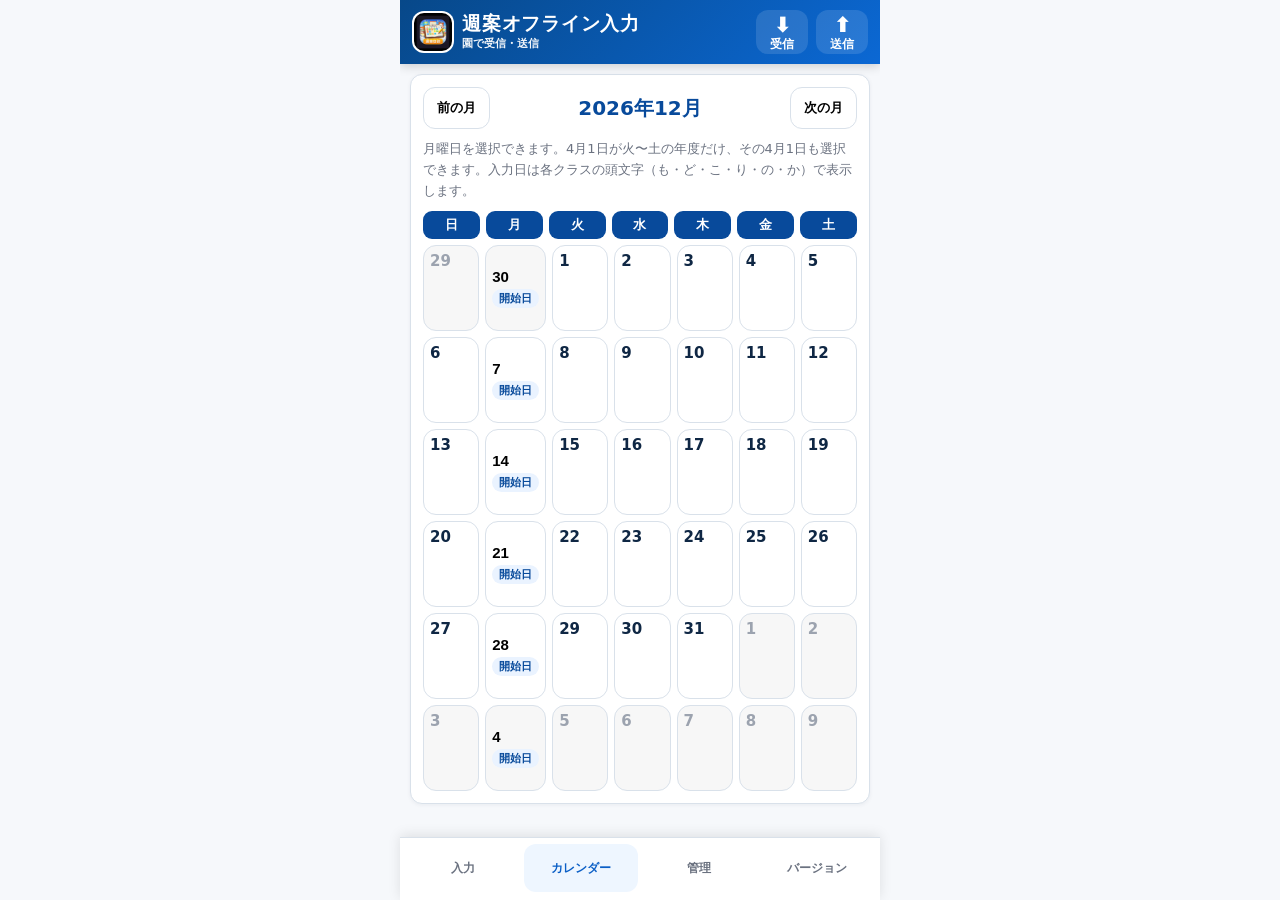
==== index.html @ c4ffecb6 "送受信の不具合解消" ====
<!doctype html>
<html lang="ja">
<head>
  <meta charset="utf-8" />
  <meta name="viewport" content="width=device-width, initial-scale=1" />
  <title>週案日誌 持ち帰り入力</title>
  <link rel="manifest" href="manifest.json">
  <meta name="theme-color" content="#4CAF50">
  <link rel="icon" href="icon-192.png">
  <link rel="apple-touch-icon" href="icon-192.png">
  <link rel="stylesheet" href="weekly-planOL.css?v=8">
</head>

<body>
  <div class="app">
    <div class="header">
      <div class="brand">
        <div class="brandLeft">
          <img src="icon-192.png" alt="" class="appIcon">
          <div>
            <div class="title">週案オフライン入力</div>
            <div class="sub">園で受信・送信</div>
          </div>
        </div>
        <div class="headerActions">
          <button type="button" id="btnTopReceive" class="headerAction">⬇<span>受信</span></button>
          <button type="button" id="btnTopSend" class="headerAction">⬆<span>送信</span></button>
        </div>
      </div>
    </div>

    <div class="tabBar">
      <div class="tabBarLeft">
        <button type="button" class="tabBtn active" id="tabMainBtn" data-tab="main">入力</button>
        <button type="button" class="tabBtn" id="tabCalendarBtn" data-tab="calendar">カレンダー</button>
        <button type="button" class="tabBtn" id="tabManageBtn" data-tab="manage">管理</button>
        <button type="button" class="tabBtn" id="tabVersionBtn" data-tab="version">バージョン</button>
      </div>
    </div>

    <section class="tabPanel active" id="tabMain">
      <div class="card">
        <div class="autoLine">
          <label>クラス</label>
          <div class="inputs">
            <select id="classSelect">
              <option value="">クラス（選択）</option>
              <option value="もみじ">もみじ</option>
              <option value="どんぐり">どんぐり</option>
              <option value="こぐま">こぐま</option>
              <option value="りす">りす</option>
              <option value="のうさぎ">のうさぎ</option>
              <option value="かもしか">かもしか</option>
            </select>
          </div>
        </div>

        <div class="autoLine">
          <label>週</label>
          <div class="autoValue" id="weekLabel">—</div>
        </div>

        <div class="autoLine" style="margin-bottom:0;">
          <label>クラス</label>
          <div class="autoValue" id="classLabel">—</div>
        </div>
      </div>

      <div class="card">
        <div class="sectionTitle">週のねらい</div>
        <textarea id="weeklyAim" placeholder="週のねらいを入力"></textarea>

        <div class="sectionTitle" style="margin-top:10px;">行事（空欄OK）</div>
        <input id="events" type="text" placeholder="行事がなければ空欄" />
      </div>

      <div class="journalInfo">
        6日分の入力ができます。各日のカードをタップして開閉してください。
      </div>

      <div class="dayCards" id="journalBody"></div>

      <div class="card">
        <div class="sectionTitle">1週間の評価</div>
        <textarea id="weeklyEvaluation" class="shortArea" placeholder="1週間の評価"></textarea>
      </div>

      <div class="card">
        <div class="sectionTitle">個別（事例と今後の展望）</div>

        <div class="caseBox">
          <div class="caseHead">
            <label>事例1 日付</label>
            <input id="case1Date" type="date" />
          </div>
          <textarea id="case1Text" class="shortArea" placeholder="事例1（今後の展望など）"></textarea>
        </div>

        <div class="caseBox">
          <div class="caseHead">
            <label>事例2 日付</label>
            <input id="case2Date" type="date" />
          </div>
          <textarea id="case2Text" class="shortArea" placeholder="事例2（今後の展望など）"></textarea>
        </div>
      </div>

      <div class="card">
        <div class="statusbar">
          <div>保存：自動</div>
          <div>週キー：<span class="mono" id="weekKeyView">未設定</span></div>
          <div>最終保存：<span class="mono" id="lastSavedView">—</span></div>
          <div>同期：<span class="mono" id="syncStatusView">—</span></div>
        </div>
      </div>
    </section>

    <section class="tabPanel" id="tabCalendar">
      <div class="card">
        <div class="calendarHead">
          <button type="button" id="btnPrevMonth">前の月</button>
          <div class="calendarTitle" id="calendarTitle">—</div>
          <button type="button" id="btnNextMonth">次の月</button>
        </div>
        <div class="calendarHelp">月曜日を選択できます。4月1日が火〜土の年度だけ、その4月1日も選択できます。入力日は各クラスの頭文字（も・ど・こ・り・の・か）で表示します。</div>

        <div class="calendarWeekHeader">
          <div>日</div>
          <div>月</div>
          <div>火</div>
          <div>水</div>
          <div>木</div>
          <div>金</div>
          <div>土</div>
        </div>

        <div class="calendarGrid" id="calendarGrid"></div>
      </div>
    </section>

    <section class="tabPanel" id="tabManage">
      <div class="card">
        <div class="sectionTitle">サーバー接続</div>
        <div class="serverSetting">
          <label for="serverApiUrl">園内PC URL</label>
          <input id="serverApiUrl" type="text" placeholder="http://192.168.0.100:3000" />
          <button type="button" id="btnSaveServerUrl">保存</button>
        </div>
      </div>


      <div class="card">
        <div class="sectionTitle">入力するクラス</div>
        <div class="classFilterBox" id="classFilterBox"></div>
        <div class="smallNote">チェックしたクラスだけ、カレンダー選択時とカレンダー表示に出ます。送受信するデータは全クラス分のままです。</div>
      </div>

      <div class="card">
        <div class="sectionTitle">園内サーバーとの送受信</div>
        <div class="manageButtons">
          <button type="button" id="btnReceiveFromServer">受信</button>
          <button type="button" id="btnSendToServer">送信</button>
        </div>
        <div class="smallNote">受信：園内サーバーの最新データを端末に取り込みます。送信：端末内のこの週データでサーバーを上書きします。</div>
      </div>

      <div class="card">
        <div class="sectionTitle">管理</div>
        <div class="manageButtons">
          <button type="button" id="btnBackup">バックアップ</button>
          <button type="button" id="btnRestore">データ復元</button>
          <button type="button" class="danger" id="btnDeleteAll">データ削除</button>
        </div>
        <input type="file" id="restoreFileInput" accept=".csv,.zip,text/csv,application/zip" hidden>
      </div>

      <div class="card">
        <div class="sectionTitle">この週の操作</div>
        <div class="manageButtons">
          <button type="button" class="danger" id="btnClear">この週を消去</button>
        </div>
      </div>
    </section>

    <section class="tabPanel" id="tabVersion">
      <div class="card">
        <div class="sectionTitle">バージョン</div>

        <div class="versionRows">
          <div class="versionRow">
            <div class="versionLabel">現在のバージョン</div>
            <div class="versionValue mono" id="currentVersionView">—</div>
          </div>

          <div class="versionRow">
            <div class="versionLabel">最新のバージョン</div>
            <div class="versionValue mono" id="latestVersionView">確認中…</div>
          </div>
        </div>

        <div class="manageButtons">
          <button type="button" id="btnApplyUpdate" disabled>更新する</button>
        </div>
      </div>
    </section>
  </div>

  <script src="jszip.min.js"></script>
  <script src="weekly-planOL.js?v=8"></script>
</body>
</html>
---- weekly-planOL.css ----
:root{
  --w: 800px;
  --gap: 10px;
  --bd: #d9e2d5;
  --bg: #eef5ef;
  --card: #ffffff;
  --fg: #1f2a24;
  --muted:#66756b;
  --soft:#f4faf4;
  --main:#4CAF50;
  --main-dark:#2f7d34;
  --main-soft:#e8f5e9;
  --danger:#b91c1c;
  --ta-h: 92px;
  --short-h: 150px;
}

*{box-sizing:border-box;}

body{
  margin:0;
  font-family: system-ui, -apple-system, "Segoe UI", Roboto, "Noto Sans JP", "Hiragino Kaku Gothic ProN", "Yu Gothic", sans-serif;
  color:var(--fg);
  background:linear-gradient(180deg, #e5f3e6 0%, var(--bg) 220px);
}

.app{
  width:min(100vw, var(--w));
  margin:0 auto;
  padding:12px;
  overflow-x:hidden;
}

.header{
  background:var(--main);
  color:#fff;
  border-radius:18px;
  padding:14px;
  margin-bottom:10px;
  box-shadow:0 4px 12px rgba(0,0,0,.10);
}

.brand{
  display:flex;
  align-items:center;
  gap:12px;
}

.appIcon{
  width:52px;
  height:52px;
  border-radius:14px;
  background:#fff;
  padding:4px;
  flex:0 0 auto;
}

.title{
  font-size:22px;
  font-weight:900;
  line-height:1.15;
  letter-spacing:.04em;
}

.sub{
  font-size:13px;
  font-weight:800;
  opacity:.95;
  margin-top:4px;
}

button{
  border:1px solid var(--bd);
  background:#fff;
  padding:10px 13px;
  border-radius:12px;
  font-weight:900;
  cursor:pointer;
  white-space:nowrap;
  min-height:42px;
}

button.primary{
  background:var(--main-dark);
  color:#fff;
  border-color:var(--main-dark);
}

button.danger{
  color:var(--danger);
  border-color:#f1caca;
  background:#fffafa;
}

button:disabled{
  opacity:.5;
  cursor:default;
}

.tabBar{
  background:#fff;
  border:1px solid var(--bd);
  border-radius:16px;
  padding:8px;
  margin-bottom:10px;
  box-shadow:0 2px 8px rgba(0,0,0,.04);
}

.tabBarLeft{
  display:grid;
  grid-template-columns:repeat(4, 1fr);
  gap:8px;
}

.tabBtn{
  min-width:0;
  background:var(--soft);
}

.tabBtn.active{
  background:var(--main-dark);
  color:#fff;
  border-color:var(--main-dark);
}

.tabPanel{display:none;}
.tabPanel.active{display:block;}

.card{
  background:var(--card);
  border:1px solid var(--bd);
  border-radius:18px;
  padding:14px;
  margin-bottom:12px;
  box-shadow:0 2px 8px rgba(0,0,0,.04);
}

.sectionTitle{
  font-weight:900;
  margin:0 0 9px 0;
  font-size:15px;
  color:var(--main-dark);
  border-left:5px solid var(--main);
  padding-left:8px;
}

label{
  font-size:14px;
  font-weight:900;
}

input, select, textarea{
  width:100%;
  border:1px solid var(--bd);
  border-radius:12px;
  padding:11px;
  font-size:15px;
  background:#fff;
}

textarea{
  resize:vertical;
  line-height:1.55;
}

input:focus, select:focus, textarea:focus{
  outline:3px solid rgba(76,175,80,.20);
  border-color:var(--main);
}

.autoLine{
  display:grid;
  grid-template-columns:110px 1fr;
  gap:var(--gap);
  align-items:center;
  margin-bottom:10px;
}

.autoValue{
  border:1px solid var(--bd);
  border-radius:12px;
  padding:11px;
  background:var(--soft);
  font-weight:900;
}

.inputs{width:100%;}

/* 日誌テーブル：本体アプリに近い配置を保ちつつ、少し見やすく */
table{
  width:100%;
  border-collapse:separate;
  border-spacing:0;
  table-layout:fixed;
  overflow:hidden;
  border-radius:12px;
}

th, td{
  border:1px solid var(--bd);
  padding:8px;
  vertical-align:top;
  background:#fff;
}

th{
  background:var(--main-soft);
  color:#1f4f24;
  font-size:13px;
  text-align:center;
  font-weight:900;
}

.colDate{width:112px;}
.dateCell{
  background:var(--soft);
  font-weight:900;
}
.dateTop{font-size:15px;margin-bottom:5px;}
.dateSub{font-size:12px;color:var(--muted);margin-bottom:8px;}
.datePickerInCell{padding:8px;font-size:13px;}
.tarea{height:var(--ta-h);min-height:var(--ta-h);}
.shortArea{height:var(--short-h);min-height:var(--short-h);}

.caseBox{
  border:1px solid var(--bd);
  border-radius:14px;
  padding:12px;
  background:var(--soft);
  margin-top:10px;
}

.caseHead{
  display:grid;
  grid-template-columns:120px 1fr;
  gap:var(--gap);
  align-items:center;
  margin-bottom:8px;
}

.statusbar{
  font-size:12px;
  color:var(--muted);
  display:flex;
  gap:12px;
  flex-wrap:wrap;
  line-height:1.6;
}

.manageButtons{
  display:flex;
  gap:9px;
  flex-wrap:wrap;
}

.manageButtons button{
  min-width:130px;
}

.serverSetting{
  display:grid;
  grid-template-columns:120px 1fr auto;
  gap:8px;
  align-items:center;
}

.smallNote{
  font-size:13px;
  color:#666;
  line-height:1.7;
  margin-top:8px;
  background:#fafafa;
  border-radius:10px;
  padding:8px;
}

.calendarHead{
  display:grid;
  grid-template-columns:auto 1fr auto;
  gap:8px;
  align-items:center;
  margin-bottom:10px;
}

.calendarTitle{
  text-align:center;
  font-size:20px;
  font-weight:900;
  color:var(--main-dark);
}

.calendarHelp{
  font-size:13px;
  color:var(--muted);
  margin-bottom:10px;
  line-height:1.6;
}

.calendarWeekHeader{
  display:grid;
  grid-template-columns:repeat(7, 1fr);
  gap:6px;
  margin-bottom:6px;
}

.calendarWeekHeader div{
  text-align:center;
  font-size:13px;
  font-weight:900;
  color:#fff;
  background:var(--main-dark);
  border-radius:9px;
  padding:5px 0;
}

.calendarGrid{
  display:grid;
  grid-template-columns:repeat(7, 1fr);
  gap:6px;
}

.calendarCell{
  min-height:86px;
  border:1px solid var(--bd);
  border-radius:13px;
  background:#fff;
  padding:6px;
  position:relative;
}

.calendarCell.otherMonth{
  background:#f7f7f7;
  color:#9ca3af;
}

.calendarCell.isSelected{
  border-color:var(--main-dark);
  box-shadow:inset 0 0 0 3px var(--main-dark);
}

.calendarCellInner{
  width:100%;
  height:100%;
  border:none;
  background:transparent;
  padding:0;
  margin:0;
  text-align:left;
  cursor:default;
  min-height:70px;
}

.calendarCellInner.isMonday{cursor:pointer;}
.calendarCellInner.isMonday:hover{opacity:.92;}
.calendarDayNum{font-size:15px;font-weight:900;}
.calendarMondayMark{
  display:inline-block;
  margin-top:4px;
  padding:2px 7px;
  border-radius:999px;
  background:var(--main-soft);
  color:var(--main-dark);
  font-size:11px;
  font-weight:900;
}
.calendarDotRow{
  position:absolute;
  left:6px;
  right:6px;
  bottom:6px;
  display:flex;
  justify-content:flex-start;
  gap:4px;
  min-height:14px;
}
.calendarDot{font-size:14px;line-height:1;color:#111827;}

.versionRows{display:grid;gap:10px;}
.versionRow{
  display:grid;
  grid-template-columns:160px 1fr;
  gap:10px;
  align-items:center;
}
.versionLabel{font-size:13px;font-weight:900;}
.versionValue{
  border:1px solid var(--bd);
  border-radius:12px;
  padding:10px;
  background:var(--soft);
  font-weight:900;
}

.mono{
  font-family:ui-monospace, SFMono-Regular, Menlo, Monaco, Consolas, "Liberation Mono", "Courier New", monospace;
}

@media (max-width:640px){
  .app{padding:8px;}
  .header{border-radius:14px;padding:12px;}
  .title{font-size:20px;}
  .appIcon{width:48px;height:48px;}
  .tabBarLeft{grid-template-columns:repeat(2, 1fr);}
  .autoLine{grid-template-columns:1fr;}
  .caseHead{grid-template-columns:1fr;}
  .serverSetting{grid-template-columns:1fr;}
  .manageButtons{flex-direction:column;}
  .manageButtons button{width:100%;}
  .calendarHead{grid-template-columns:1fr;}
  .calendarTitle{order:-1;}
  .calendarCell{min-height:74px;}
}

/* ===== v3 スマホ縦向き：日誌カード型レイアウト ===== */
:root{
  --w: 480px;
  --bg:#f6f8fb;
  --card:#ffffff;
  --bd:#d9e1ea;
  --fg:#0f2744;
  --muted:#6b7280;
  --main:#0b5fc6;
  --main-dark:#084a9b;
  --main-soft:#eaf3ff;
  --danger:#dc2626;
}

body{
  background:#f6f8fb;
  color:var(--fg);
}

.app{
  width:min(100vw, var(--w));
  padding:0;
  padding-bottom:76px;
}

.header{
  position:sticky;
  top:0;
  z-index:20;
  border-radius:0;
  margin:0;
  padding:10px 12px;
  background:linear-gradient(135deg, #074889, #0b68d4);
  box-shadow:0 2px 10px rgba(0,0,0,.18);
}

.brand{
  justify-content:space-between;
  gap:8px;
}

.brandLeft{
  display:flex;
  align-items:center;
  gap:8px;
  min-width:0;
}

.appIcon{
  width:42px;
  height:42px;
  border-radius:12px;
  padding:2px;
}

.title{
  font-size:19px;
  line-height:1.1;
  white-space:nowrap;
}

.sub{
  font-size:11px;
  margin-top:3px;
}

.headerActions{
  display:flex;
  gap:8px;
  flex:0 0 auto;
}

.headerAction{
  min-height:44px;
  min-width:52px;
  border:0;
  background:rgba(255,255,255,.12);
  color:#fff;
  border-radius:12px;
  padding:4px 8px;
  font-size:20px;
  line-height:1;
  display:flex;
  flex-direction:column;
  align-items:center;
  justify-content:center;
  gap:3px;
}

.headerAction span{
  font-size:12px;
  font-weight:900;
}

.tabBar{
  position:fixed;
  left:50%;
  bottom:0;
  transform:translateX(-50%);
  width:min(100vw, var(--w));
  z-index:25;
  margin:0;
  border-radius:0;
  border-left:0;
  border-right:0;
  border-bottom:0;
  padding:6px 6px 8px;
  box-shadow:0 -2px 12px rgba(0,0,0,.10);
}

.tabBarLeft{
  grid-template-columns:repeat(4, 1fr);
  gap:4px;
}

.tabBtn{
  border:0;
  background:#fff;
  color:#6b7280;
  min-height:48px;
  padding:6px 2px;
  border-radius:12px;
  font-size:12px;
}

.tabBtn.active{
  color:var(--main);
  background:#eef6ff;
}

.tabPanel{
  padding:10px;
}

.card,
.journalInfo,
.dayCard{
  border-radius:12px;
  box-shadow:0 1px 4px rgba(15,39,68,.06);
}

.card{
  padding:12px;
  margin-bottom:10px;
}

.sectionTitle{
  color:#084a9b;
  border-left-color:#0b68d4;
}

.autoLine{
  grid-template-columns:64px 1fr;
  gap:8px;
}

input, select, textarea{
  border-radius:10px;
  font-size:16px;
}

.journalInfo{
  background:#eef6ff;
  border:1px solid #cfe4ff;
  padding:12px;
  margin-bottom:10px;
  font-weight:800;
  color:#0f2744;
  line-height:1.5;
}

.dayCards{
  display:grid;
  gap:10px;
}

.dayCard{
  background:#fff;
  border:1px solid #dbe3ee;
  overflow:hidden;
}

.dayCard.open{
  border-color:#74aaf2;
  box-shadow:0 0 0 1px #74aaf2 inset, 0 2px 8px rgba(11,95,198,.08);
}

.dayCard.disabledDay{
  opacity:.55;
}

.dayCardHead{
  width:100%;
  border:0;
  background:#fff;
  border-radius:0;
  min-height:58px;
  padding:12px 12px;
  display:grid;
  grid-template-columns:1fr auto auto;
  align-items:center;
  gap:10px;
  text-align:left;
}

.dayTitle{
  display:flex;
  align-items:center;
  gap:9px;
  min-width:0;
}

.dayIcon{
  color:var(--main);
  font-size:18px;
}

.dayDate{
  font-size:21px;
  font-weight:900;
  color:#092548;
  white-space:nowrap;
}

.dayBadge{
  border:1px solid #d1d5db;
  background:#f9fafb;
  color:#6b7280;
  border-radius:999px;
  padding:4px 10px;
  font-size:13px;
  font-weight:900;
  white-space:nowrap;
}

.dayBadge.active{
  color:#075db8;
  background:#eaf3ff;
  border-color:#a9cdf7;
}

.dayArrow{
  color:#6b7280;
  font-size:22px;
  transform:rotate(0deg);
  transition:transform .15s ease;
}

.dayCard.open .dayArrow{
  transform:rotate(180deg);
}

.dayCardBody{
  display:none;
  padding:0 12px 12px;
  border-top:1px solid #eef2f7;
}

.dayCard.open .dayCardBody{
  display:block;
}

.dayField{
  margin-top:15px;
}

.dayFieldLabel{
  display:flex;
  align-items:center;
  gap:8px;
  font-size:17px;
  font-weight:900;
  color:#084a9b;
  margin-bottom:8px;
}

.fieldMark{
  width:22px;
  text-align:center;
  font-size:20px;
  line-height:1;
}

.blueLabel{ color:#084a9b; }
.pinkLabel{ color:#be185d; }
.greenLabel{ color:#15803d; }

.mobileTarea{
  width:100%;
  min-height:116px;
  height:116px;
  resize:vertical;
  line-height:1.55;
  padding:12px;
}

.charCount{
  text-align:right;
  color:#6b7280;
  font-size:12px;
  font-weight:800;
  margin-top:-28px;
  padding-right:10px;
  pointer-events:none;
}

.daySaveBtn{
  width:100%;
  margin-top:16px;
  border:0;
  background:linear-gradient(135deg, #0b68d4, #0755b8);
  color:#fff;
  border-radius:10px;
  min-height:48px;
  font-size:16px;
}

.manageButtons button{
  flex:1 1 130px;
}

.serverSetting{
  display:grid;
  grid-template-columns:1fr;
  gap:8px;
}

@media (max-width: 520px){
  .title{font-size:18px;}
  .appIcon{width:38px;height:38px;}
  .headerAction{min-width:48px;font-size:18px;}
  .dayDate{font-size:20px;}
  .dayCardHead{padding:11px 10px;}
  .dayCardBody{padding:0 10px 10px;}
  .tabPanel{padding:8px;}
  .card{padding:10px;}
}


.classFilterBox{
  display:grid;
  grid-template-columns:1fr;
  gap:8px;
}

.classCheckItem{
  display:flex;
  align-items:center;
  gap:10px;
  padding:10px 12px;
  border:1px solid var(--bd);
  border-radius:12px;
  background:#fff;
  font-weight:900;
}

.classCheckItem input{
  width:22px;
  height:22px;
  flex:0 0 auto;
  accent-color:var(--main);
}

.classCheckItem span{
  flex:1;
}
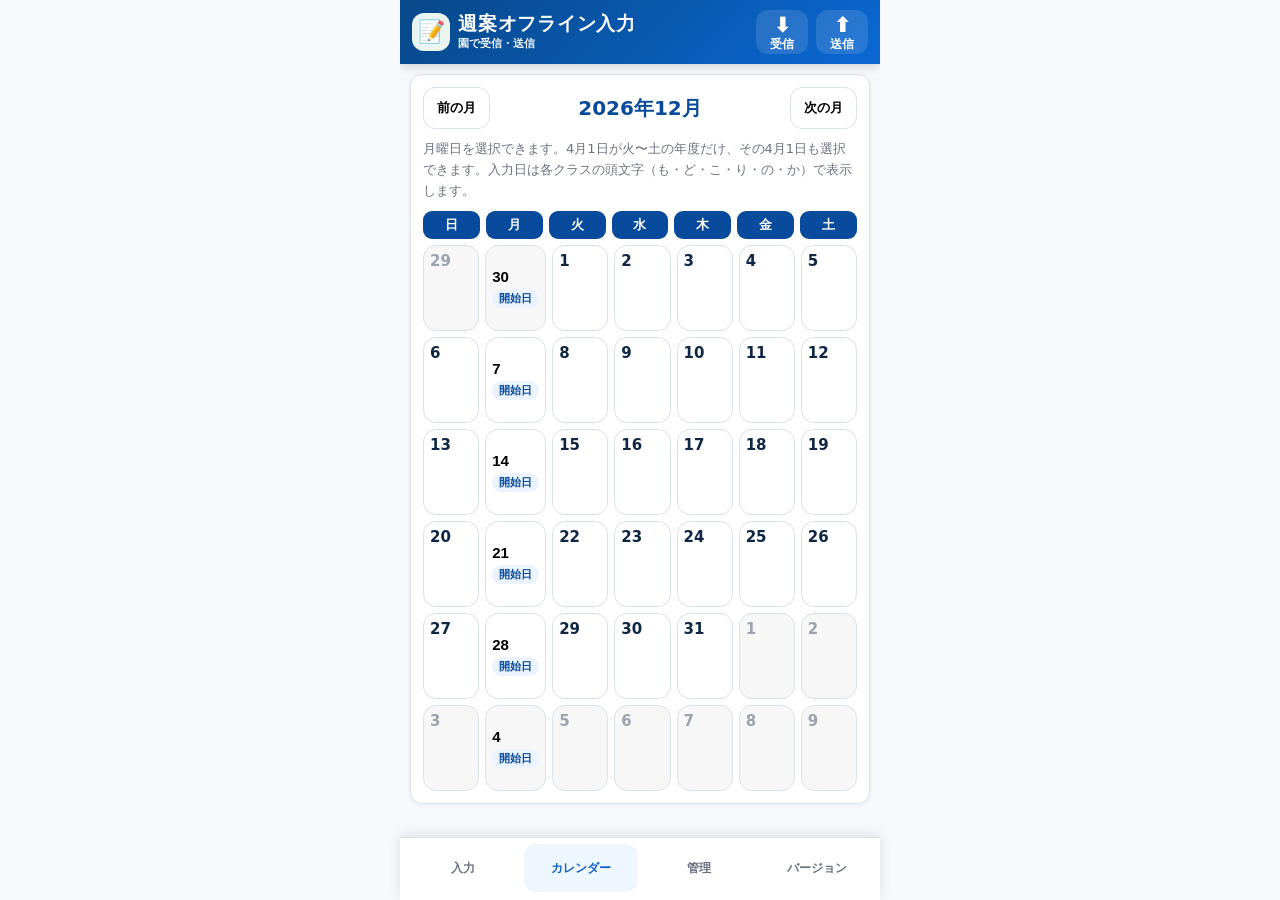
==== commit dceb5759: "送受信の不具合修正（再び）" ====
--- a/index.html
+++ b/index.html
@@ -4,11 +4,8 @@
   <meta charset="utf-8" />
   <meta name="viewport" content="width=device-width, initial-scale=1" />
   <title>週案日誌 持ち帰り入力</title>
-  <link rel="manifest" href="manifest.json">
   <meta name="theme-color" content="#4CAF50">
-  <link rel="icon" href="icon-192.png">
-  <link rel="apple-touch-icon" href="icon-192.png">
-  <link rel="stylesheet" href="weekly-planOL.css?v=8">
+  <link rel="stylesheet" href="weekly-planOL.css?v=9-nosw">
 </head>
 
 <body>
@@ -16,7 +13,7 @@
     <div class="header">
       <div class="brand">
         <div class="brandLeft">
-          <img src="icon-192.png" alt="" class="appIcon">
+          <div class="appIconText">📝</div>
           <div>
             <div class="title">週案オフライン入力</div>
             <div class="sub">園で受信・送信</div>
@@ -206,6 +203,6 @@
   </div>
 
   <script src="jszip.min.js"></script>
-  <script src="weekly-planOL.js?v=8"></script>
+  <script src="weekly-planOL.js?v=9-nosw"></script>
 </body>
 </html>
--- a/weekly-planOL.css
+++ b/weekly-planOL.css
@@ -777,3 +777,16 @@
 .classCheckItem span{
   flex:1;
 }
+
+
+.appIconText {
+  width: 38px;
+  height: 38px;
+  border-radius: 12px;
+  display: flex;
+  align-items: center;
+  justify-content: center;
+  background: #e9f5ee;
+  font-size: 22px;
+  flex: 0 0 auto;
+}
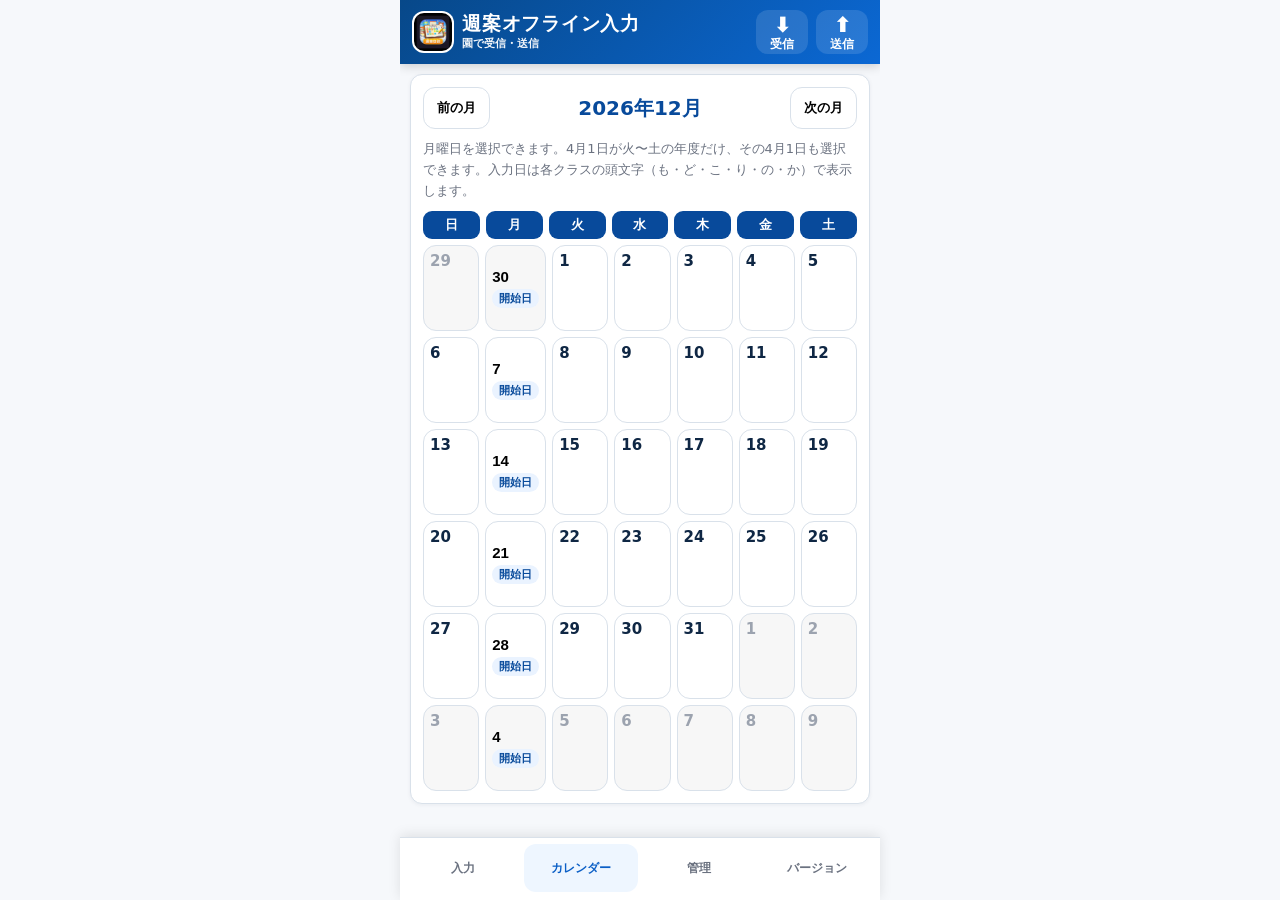
==== commit 9f78a264: "修正" ====
--- a/index.html
+++ b/index.html
@@ -4,8 +4,11 @@
   <meta charset="utf-8" />
   <meta name="viewport" content="width=device-width, initial-scale=1" />
   <title>週案日誌 持ち帰り入力</title>
+  <link rel="manifest" href="manifest.json">
   <meta name="theme-color" content="#4CAF50">
-  <link rel="stylesheet" href="weekly-planOL.css?v=9-nosw">
+  <link rel="icon" href="icon-192.png">
+  <link rel="apple-touch-icon" href="icon-192.png">
+  <link rel="stylesheet" href="weekly-planOL.css?v=9">
 </head>
 
 <body>
@@ -13,7 +16,7 @@
     <div class="header">
       <div class="brand">
         <div class="brandLeft">
-          <div class="appIconText">📝</div>
+          <img src="icon-192.png" alt="" class="appIcon">
           <div>
             <div class="title">週案オフライン入力</div>
             <div class="sub">園で受信・送信</div>
@@ -149,7 +152,7 @@
       <div class="card">
         <div class="sectionTitle">入力するクラス</div>
         <div class="classFilterBox" id="classFilterBox"></div>
-        <div class="smallNote">チェックしたクラスだけ、カレンダー選択時とカレンダー表示に出ます。送受信するデータは全クラス分のままです。</div>
+        <div class="smallNote">チェックしたクラスだけ、カレンダー上のマーク表示に出ます。クラス選択・保存・送受信には影響しません。</div>
       </div>
 
       <div class="card">
@@ -203,6 +206,6 @@
   </div>
 
   <script src="jszip.min.js"></script>
-  <script src="weekly-planOL.js?v=9-nosw"></script>
+  <script src="weekly-planOL.js?v=9"></script>
 </body>
 </html>
--- a/weekly-planOL.css
+++ b/weekly-planOL.css
@@ -777,16 +777,3 @@
 .classCheckItem span{
   flex:1;
 }
-
-
-.appIconText {
-  width: 38px;
-  height: 38px;
-  border-radius: 12px;
-  display: flex;
-  align-items: center;
-  justify-content: center;
-  background: #e9f5ee;
-  font-size: 22px;
-  flex: 0 0 auto;
-}
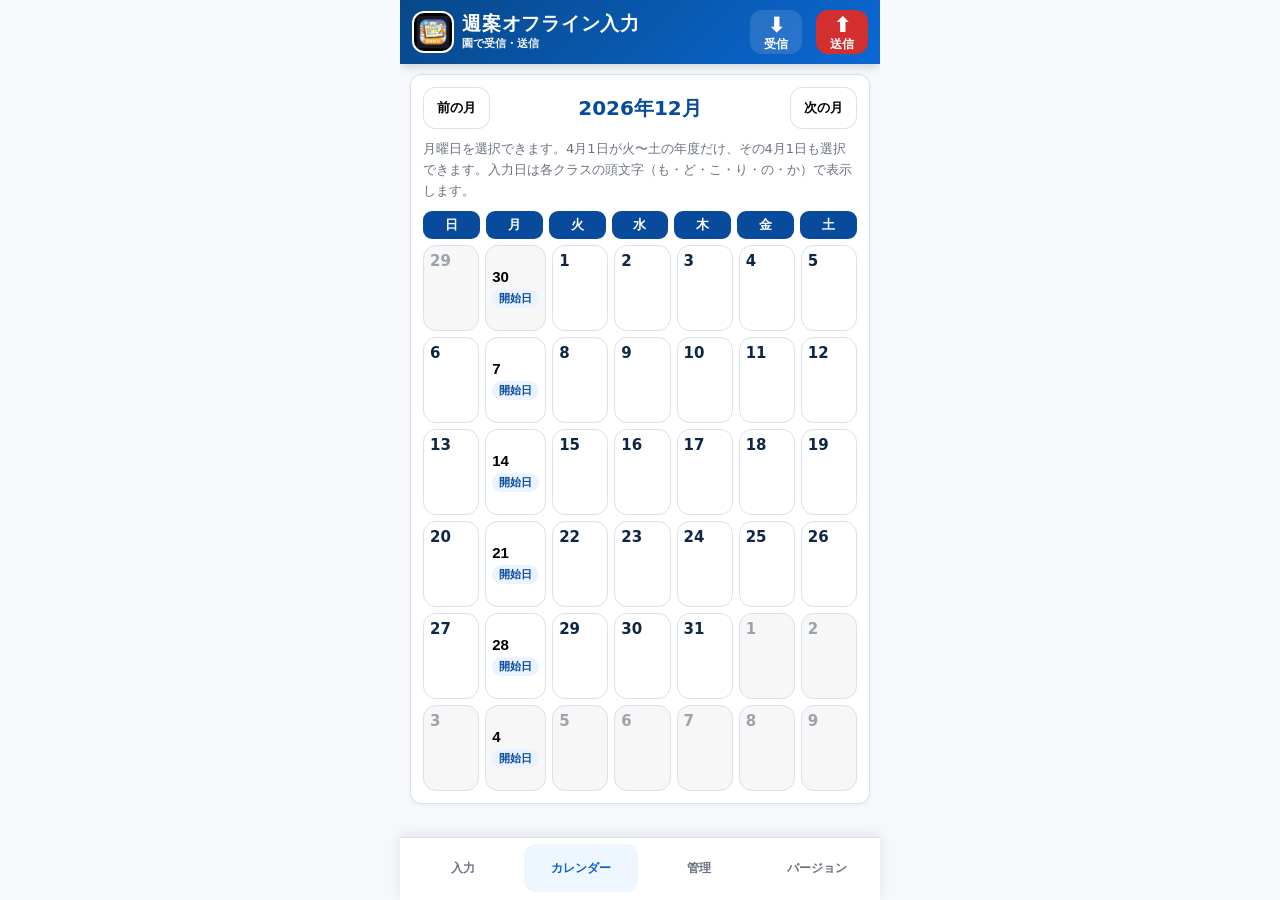
==== commit 9a93cbd6: "送受信ボタンの変更" ====
--- a/index.html
+++ b/index.html
@@ -24,7 +24,7 @@
         </div>
         <div class="headerActions">
           <button type="button" id="btnTopReceive" class="headerAction">⬇<span>受信</span></button>
-          <button type="button" id="btnTopSend" class="headerAction">⬆<span>送信</span></button>
+          <button type="button" id="btnTopSend" class="headerAction sendAction">⬆<span>送信</span></button>
         </div>
       </div>
     </div>
@@ -154,16 +154,6 @@
         <div class="classFilterBox" id="classFilterBox"></div>
         <div class="smallNote">チェックしたクラスだけ、カレンダー上のマーク表示に出ます。クラス選択・保存・送受信には影響しません。</div>
       </div>
-
-      <div class="card">
-        <div class="sectionTitle">園内サーバーとの送受信</div>
-        <div class="manageButtons">
-          <button type="button" id="btnReceiveFromServer">受信</button>
-          <button type="button" id="btnSendToServer">送信</button>
-        </div>
-        <div class="smallNote">受信：園内サーバーの最新データを端末に取り込みます。送信：端末内のこの週データでサーバーを上書きします。</div>
-      </div>
-
       <div class="card">
         <div class="sectionTitle">管理</div>
         <div class="manageButtons">
--- a/weekly-planOL.css
+++ b/weekly-planOL.css
@@ -479,7 +479,7 @@
 
 .headerActions{
   display:flex;
-  gap:8px;
+  gap:14px;
   flex:0 0 auto;
 }
 
@@ -498,6 +498,12 @@
   align-items:center;
   justify-content:center;
   gap:3px;
+}
+
+
+.headerAction.sendAction{
+  background:#d32f2f;
+  color:#fff;
 }
 
 .headerAction span{
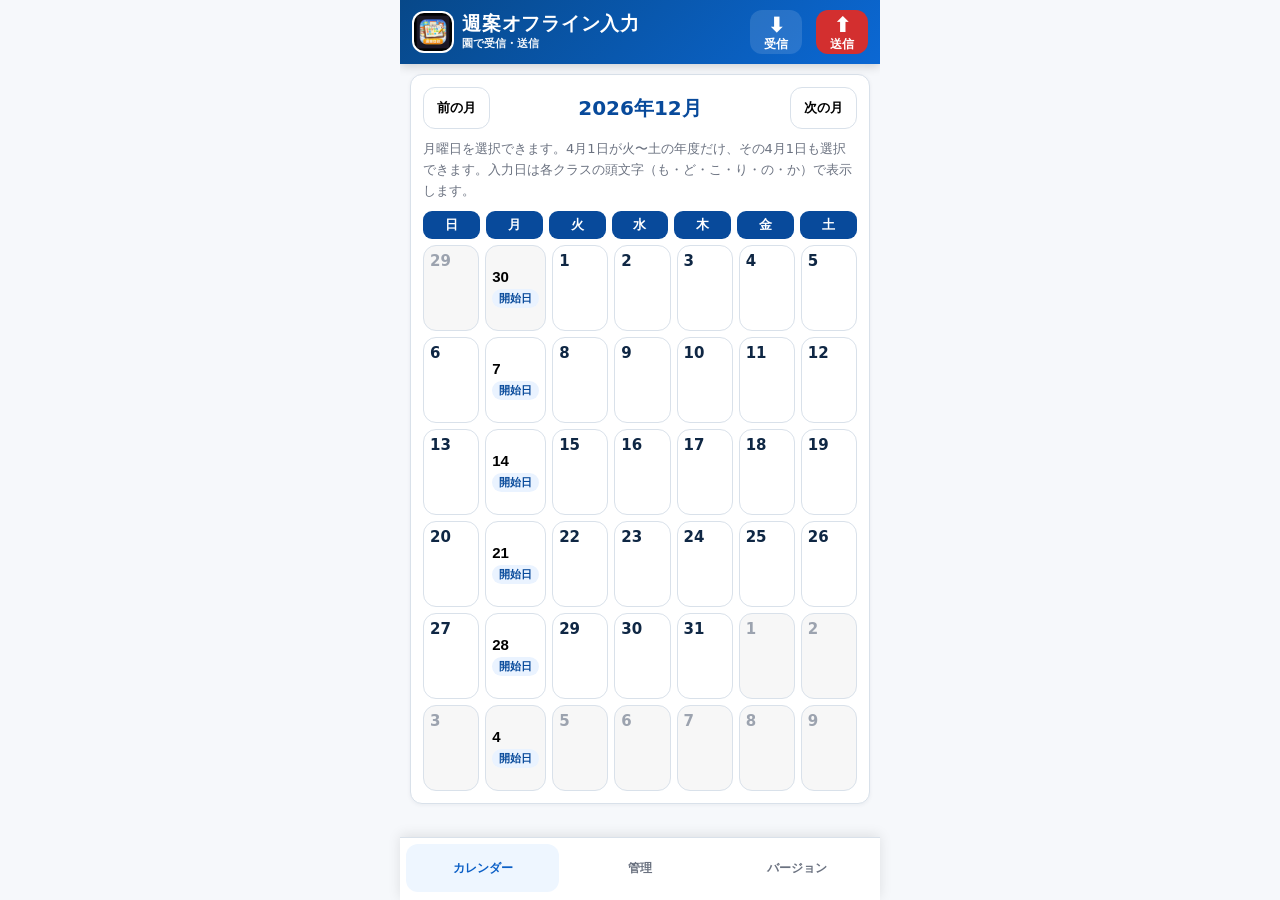
==== commit ad880689: "入力ボタン削除" ====
--- a/index.html
+++ b/index.html
@@ -31,14 +31,13 @@
 
     <div class="tabBar">
       <div class="tabBarLeft">
-        <button type="button" class="tabBtn active" id="tabMainBtn" data-tab="main">入力</button>
-        <button type="button" class="tabBtn" id="tabCalendarBtn" data-tab="calendar">カレンダー</button>
+        <button type="button" class="tabBtn active" id="tabCalendarBtn" data-tab="calendar">カレンダー</button>
         <button type="button" class="tabBtn" id="tabManageBtn" data-tab="manage">管理</button>
         <button type="button" class="tabBtn" id="tabVersionBtn" data-tab="version">バージョン</button>
       </div>
     </div>
 
-    <section class="tabPanel active" id="tabMain">
+    <section class="tabPanel" id="tabMain">
       <div class="card">
         <div class="autoLine">
           <label>クラス</label>
@@ -115,7 +114,7 @@
       </div>
     </section>
 
-    <section class="tabPanel" id="tabCalendar">
+    <section class="tabPanel active" id="tabCalendar">
       <div class="card">
         <div class="calendarHead">
           <button type="button" id="btnPrevMonth">前の月</button>
--- a/weekly-planOL.css
+++ b/weekly-planOL.css
@@ -108,7 +108,7 @@
 
 .tabBarLeft{
   display:grid;
-  grid-template-columns:repeat(4, 1fr);
+  grid-template-columns:repeat(3, 1fr);
   gap:8px;
 }
 
@@ -528,7 +528,7 @@
 }
 
 .tabBarLeft{
-  grid-template-columns:repeat(4, 1fr);
+  grid-template-columns:repeat(3, 1fr);
   gap:4px;
 }
 
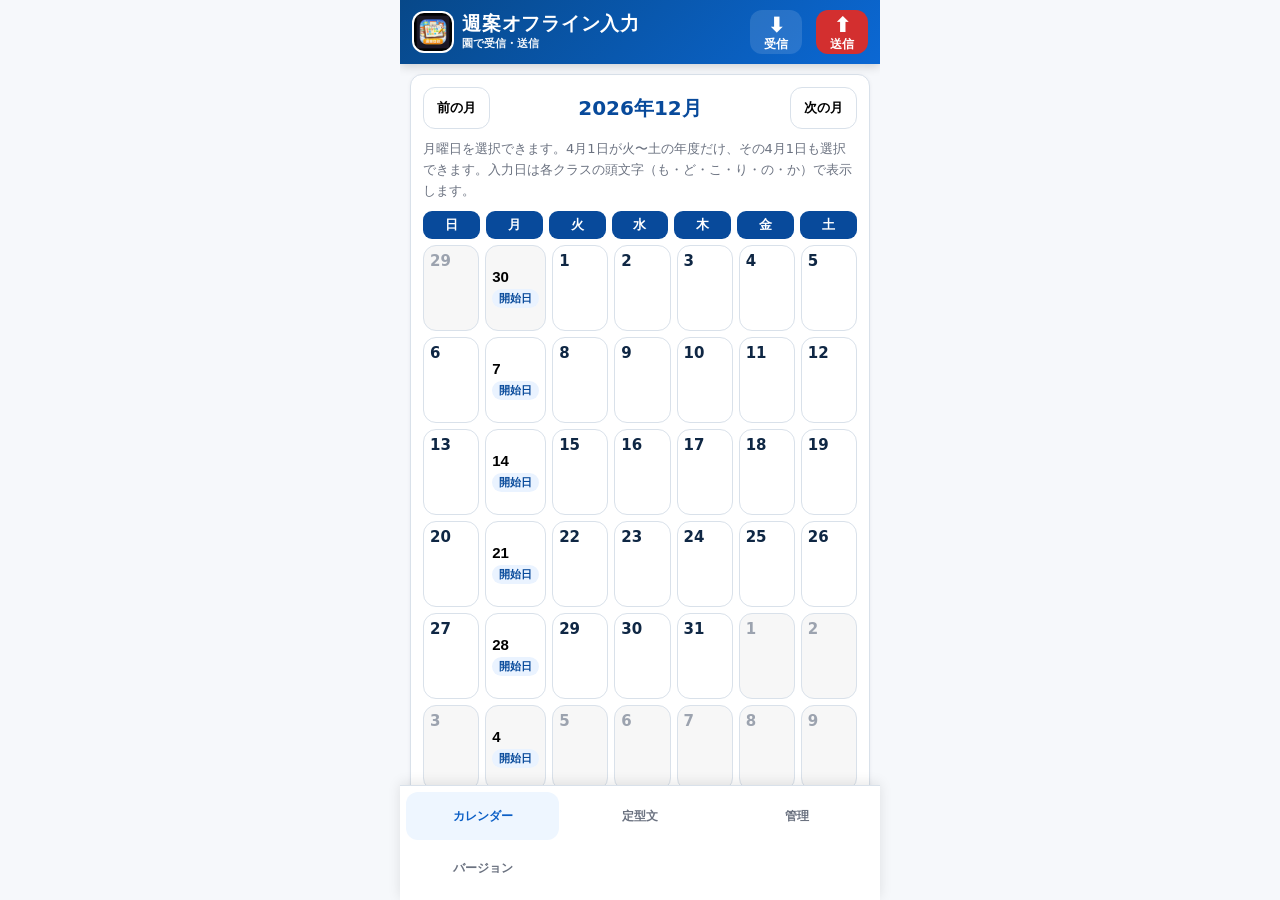
==== commit 3588e49f: "定型文機能を追加" ====
--- a/index.html
+++ b/index.html
@@ -32,6 +32,7 @@
     <div class="tabBar">
       <div class="tabBarLeft">
         <button type="button" class="tabBtn active" id="tabCalendarBtn" data-tab="calendar">カレンダー</button>
+        <button type="button" class="tabBtn" id="tabPhraseBtn" data-tab="phrase">定型文</button>
         <button type="button" class="tabBtn" id="tabManageBtn" data-tab="manage">管理</button>
         <button type="button" class="tabBtn" id="tabVersionBtn" data-tab="version">バージョン</button>
       </div>
@@ -137,6 +138,30 @@
       </div>
     </section>
 
+    <section class="tabPanel" id="tabPhrase">
+      <div class="card">
+        <div class="sectionTitle">定型文</div>
+        <div class="phraseAddRow">
+          <textarea id="templatePhraseText" class="templatePhraseInput" placeholder="定型文を入力"></textarea>
+          <button type="button" id="btnAddTemplatePhrase">登録</button>
+        </div>
+      </div>
+
+      <div class="card">
+        <div class="sectionTitle">登録済み一覧</div>
+        <div id="templatePhraseList" class="templatePhraseList"></div>
+      </div>
+
+      <div class="card phraseImportExport">
+        <div class="sectionTitle">インポート・エクスポート</div>
+        <div class="manageButtons">
+          <button type="button" id="btnExportTemplatePhrases">エクスポート</button>
+          <button type="button" id="btnImportTemplatePhrases">インポート</button>
+        </div>
+        <input type="file" id="templatePhraseImportInput" accept=".json,application/json" hidden>
+      </div>
+    </section>
+
     <section class="tabPanel" id="tabManage">
       <div class="card">
         <div class="sectionTitle">サーバー接続</div>
@@ -151,7 +176,7 @@
       <div class="card">
         <div class="sectionTitle">入力するクラス</div>
         <div class="classFilterBox" id="classFilterBox"></div>
-        <div class="smallNote">チェックしたクラスだけ、カレンダー上のマーク表示に出ます。クラス選択・保存・送受信には影響しません。</div>
+        <div class="smallNote">チェックしたクラスだけ、カレンダー表示・送受信の対象になります。</div>
       </div>
       <div class="card">
         <div class="sectionTitle">管理</div>
@@ -194,6 +219,14 @@
     </section>
   </div>
 
+  <div id="templatePhrasePopup" class="templatePhrasePopup" hidden>
+    <div class="templatePhrasePopupHead">
+      <div>定型文</div>
+      <button type="button" id="btnCloseTemplatePhrasePopup">×</button>
+    </div>
+    <div id="templatePhrasePopupList" class="templatePhrasePopupList"></div>
+  </div>
+
   <script src="jszip.min.js"></script>
   <script src="weekly-planOL.js?v=9"></script>
 </body>
--- a/weekly-planOL.css
+++ b/weekly-planOL.css
@@ -108,7 +108,7 @@
 
 .tabBarLeft{
   display:grid;
-  grid-template-columns:repeat(3, 1fr);
+  grid-template-columns:repeat(4, 1fr);
   gap:8px;
 }
 
@@ -783,3 +783,101 @@
 .classCheckItem span{
   flex:1;
 }
+
+
+/* 定型文 */
+.phraseAddRow{
+  display:grid;
+  grid-template-columns:1fr 96px;
+  gap:10px;
+  align-items:start;
+}
+
+.templatePhraseInput{
+  min-height:82px;
+}
+
+.templatePhraseList{
+  display:flex;
+  flex-direction:column;
+  gap:8px;
+}
+
+.templatePhraseItem{
+  display:grid;
+  grid-template-columns:1fr 74px;
+  gap:8px;
+  align-items:start;
+  border:1px solid var(--bd);
+  border-radius:12px;
+  padding:10px;
+  background:var(--soft);
+}
+
+.templatePhraseText{
+  white-space:pre-wrap;
+  line-height:1.5;
+  font-weight:700;
+}
+
+.templatePhraseEmpty{
+  color:var(--muted);
+  font-weight:800;
+  padding:8px 0;
+}
+
+.phraseImportExport{
+  margin-top:22px;
+}
+
+.templatePhrasePopup{
+  position:fixed;
+  left:50%;
+  bottom:14px;
+  transform:translateX(-50%);
+  width:min(94vw, 760px);
+  max-height:55vh;
+  background:#fff;
+  border:2px solid var(--main);
+  border-radius:18px;
+  box-shadow:0 10px 28px rgba(0,0,0,.22);
+  z-index:1000;
+  overflow:hidden;
+}
+
+.templatePhrasePopupHead{
+  display:flex;
+  justify-content:space-between;
+  align-items:center;
+  gap:10px;
+  padding:10px 12px;
+  background:var(--main-dark);
+  color:#fff;
+  font-weight:900;
+}
+
+.templatePhrasePopupHead button{
+  min-height:34px;
+  padding:4px 12px;
+  border-radius:10px;
+  font-size:20px;
+  line-height:1;
+}
+
+.templatePhrasePopupList{
+  padding:10px;
+  overflow:auto;
+  max-height:calc(55vh - 56px);
+  display:flex;
+  flex-direction:column;
+  gap:8px;
+}
+
+.templatePhrasePopupItem{
+  width:100%;
+  text-align:left;
+  white-space:pre-wrap;
+  line-height:1.5;
+  border-radius:12px;
+  background:var(--soft);
+}
